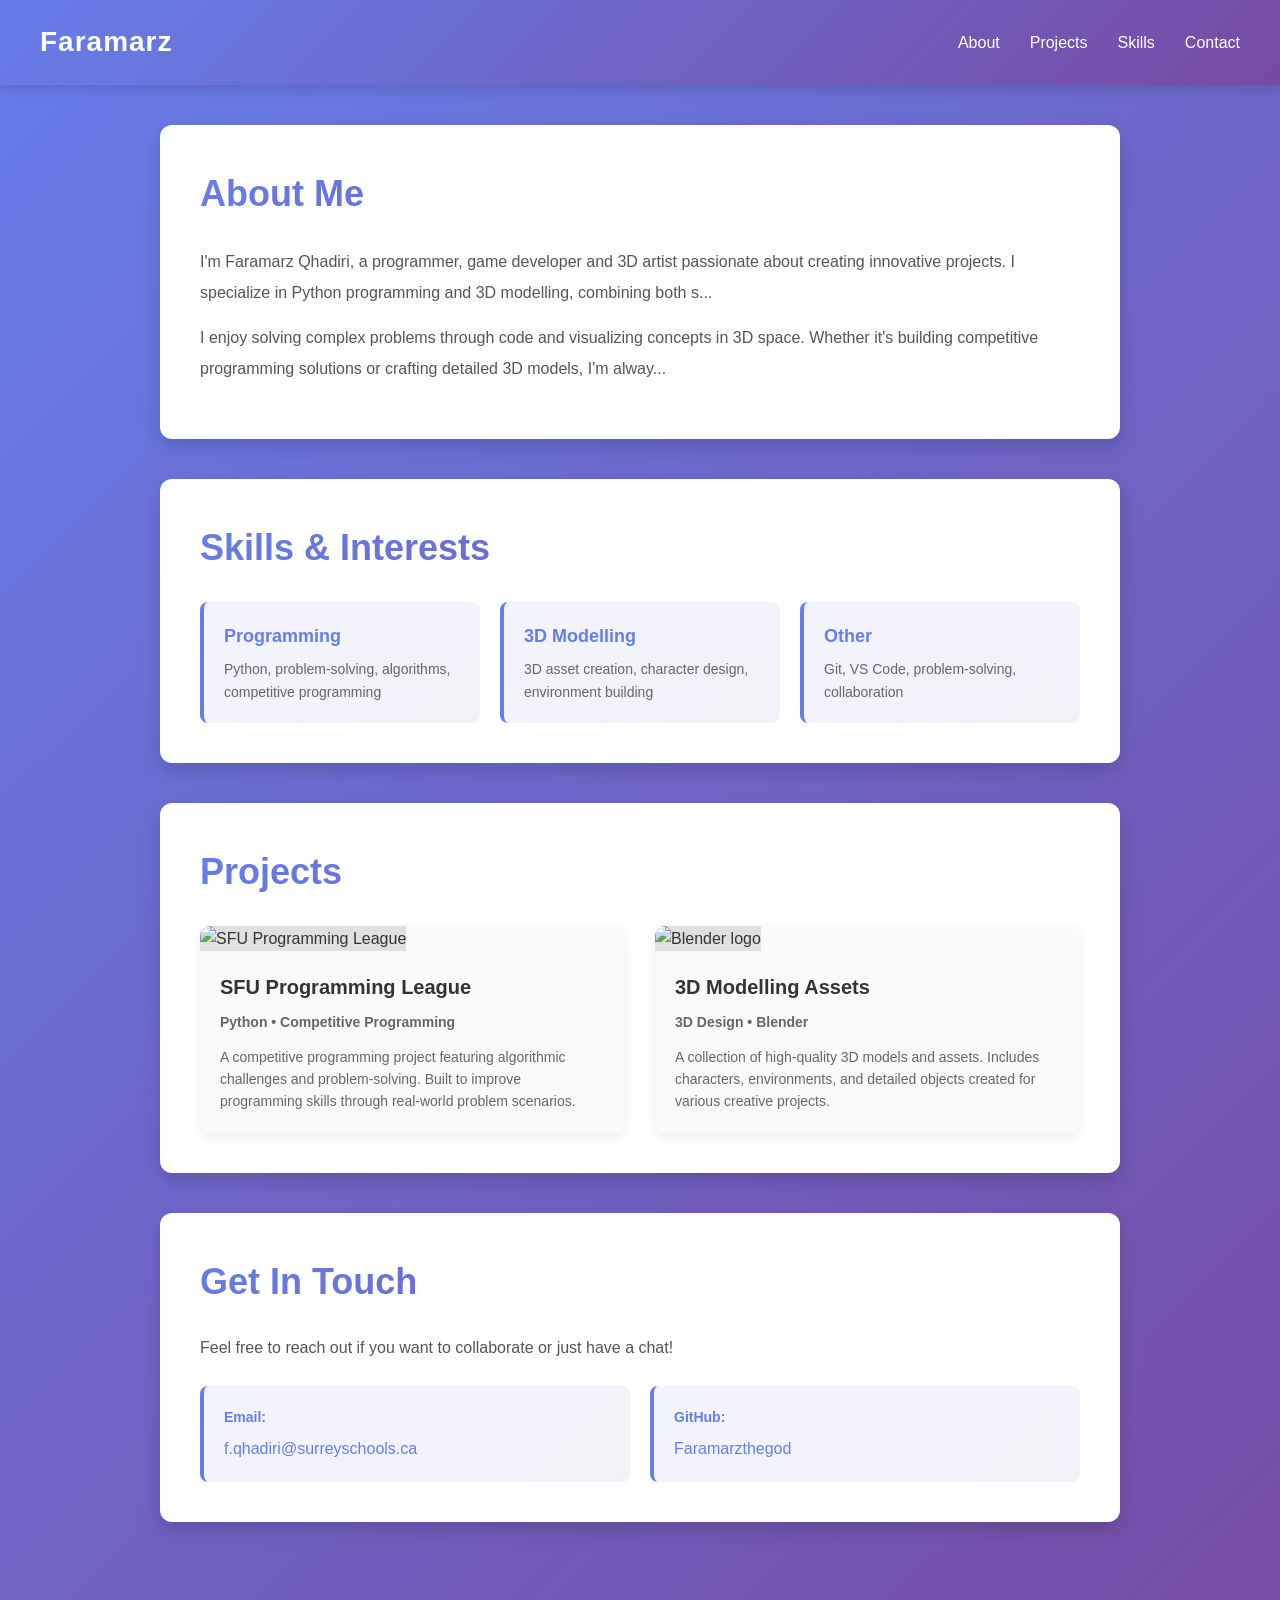
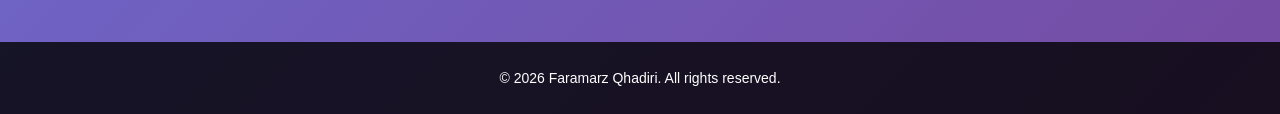
==== index.html @ 41970290 "Move portfolio contents to root and restructure repository" ====
<!DOCTYPE html>
<html lang="en">
<head>
    <meta charset="UTF-8">
    <meta name="viewport" content="width=device-width, initial-scale=1.0">
    <title>Faramarz Qhadiri</title>
    <link rel="stylesheet" href="Styles.css">
</head>
<body>

    <nav class="navbar">
        <h1 class="nav-title">Faramarz</h1>
        <ul class="nav-links">
            <li><a href="#about">About</a></li>
            <li><a href="#projects">Projects</a></li>
            <li><a href="#skills">Skills</a></li>
            <li><a href="#contact">Contact</a></li>
        </ul>
    </nav>

    <main>
        <section id="about" class="about">
            <h2>About Me</h2>
            <p>I'm Faramarz Qhadiri, a programmer, game developer and 3D artist passionate about creating innovative projects. I specialize in Python programming and 3D modelling, combining both s...</p>
            <p>I enjoy solving complex problems through code and visualizing concepts in 3D space. Whether it's building competitive programming solutions or crafting detailed 3D models, I'm alway...</p>
        </section>

        <section id="skills" class="skills">
            <h2>Skills & Interests</h2>
            <div class="skills-container">
                <div class="skill-item">
                    <h3>Programming</h3>
                    <p>Python, problem-solving, algorithms, competitive programming</p>
                </div>
                <div class="skill-item">
                    <h3>3D Modelling</h3>
                    <p>3D asset creation, character design, environment building</p>
                </div>
                <div class="skill-item">
                    <h3>Other</h3>
                    <p>Git, VS Code, problem-solving, collaboration</p>
                </div>
            </div>
        </section>

        <section id="projects" class="projects">
            <h2>Projects</h2>
            <div class="project-list">
                <a href="sfu-programming.html" class="project">
                    <img src="images/sfu coding league/SFU Coding league clickable image.jpg" alt="SFU Programming League">
                    <div class="project-content">
                        <h3>SFU Programming League</h3>
                        <p class="project-type">Python • Competitive Programming</p>
                        <p>A competitive programming project featuring algorithmic challenges and problem-solving. Built to improve programming skills through real-world problem scenarios.</p>
                    </div>
                </a>
                <a href="3d-modelling.html" class="project">
                    <img src="images/blender-logo.png" alt="Blender logo">
                    <div class="project-content">
                        <h3>3D Modelling Assets</h3>
                        <p class="project-type">3D Design • Blender</p>
                        <p>A collection of high-quality 3D models and assets. Includes characters, environments, and detailed objects created for various creative projects.</p>
                    </div>
                </a>
            </div>
        </section>



        <section id="contact" class="contact">
            <h2>Get In Touch</h2>
            <div class="contact-content">
                <p>Feel free to reach out if you want to collaborate or just have a chat!</p>
                <div class="contact-info">
                    <div class="contact-item">
                        <strong>Email:</strong>
                        <a href="mailto:f.qhadiri@surreyschools.ca">f.qhadiri@surreyschools.ca</a>
                    </div>
                    <div class="contact-item">
                        <strong>GitHub:</strong>
                        <a href="https://github.com/Faramarzthegod" target="_blank">Faramarzthegod</a>
                    </div>
                </div>
            </div>
        </section>
    </main>

    <footer>
        <p>&copy; 2026 Faramarz Qhadiri. All rights reserved.</p>
    </footer>

</body>
</html>
---- Styles.css ----
* {
    margin: 0;
    padding: 0;
    box-sizing: border-box;
}

body {
    font-family: 'Segoe UI', Tahoma, Geneva, Verdana, sans-serif;
    background: linear-gradient(135deg, #667eea 0%, #764ba2 100%);
    color: #333;
    line-height: 1.6;
    min-height: 100vh;
}

.navbar {
    background: linear-gradient(135deg, #667eea 0%, #764ba2 100%);
    color: white;
    padding: 20px 40px;
    display: flex;
    justify-content: space-between;
    align-items: center;
    position: sticky;
    top: 0;
    box-shadow: 0 4px 12px rgba(0, 0, 0, 0.15);
    z-index: 100;
}

.nav-title {
    font-size: 28px;
    font-weight: bold;
    letter-spacing: 1px;
}

.nav-links {
    list-style: none;
    display: flex;
    gap: 30px;
}

.nav-links a {
    color: white;
    text-decoration: none;
    font-size: 16px;
    font-weight: 500;
    transition: opacity 0.3s;
}

.nav-links a:hover {
    opacity: 0.8;
}

main {
    max-width: 1000px;
    margin: 0 auto;
    padding: 40px 20px;
}

section {
    margin-bottom: 40px;
    background-color: white;
    padding: 40px;
    border-radius: 12px;
    box-shadow: 0 8px 20px rgba(0, 0, 0, 0.15);
    animation: fadeIn 0.6s ease-in;
}

@keyframes fadeIn {
    from {
        opacity: 0;
        transform: translateY(20px);
    }
    to {
        opacity: 1;
        transform: translateY(0);
    }
}

h2 {
    font-size: 36px;
    margin-bottom: 25px;
    background: linear-gradient(135deg, #667eea 0%, #764ba2 100%);
    -webkit-background-clip: text;
    -webkit-text-fill-color: transparent;
    background-clip: text;
}

h3 {
    color: #667eea;
    margin-bottom: 10px;
}

/* ABOUT SECTION */
.about p {
    font-size: 16px;
    color: #555;
    line-height: 1.9;
    margin-bottom: 15px;
}

/* SKILLS SECTION */
.skills-container {
    display: grid;
    grid-template-columns: repeat(auto-fit, minmax(220px, 1fr));
    gap: 20px;
    margin-top: 20px;
}

.skill-item {
    background: linear-gradient(135deg, #667eea15 0%, #764ba215 100%);
    padding: 20px;
    border-radius: 8px;
    border-left: 4px solid #667eea;
    transition: transform 0.3s, box-shadow 0.3s;
}

.skill-item:hover {
    transform: translateY(-5px);
    box-shadow: 0 6px 15px rgba(102, 126, 234, 0.2);
}

.skill-item h3 {
    font-size: 18px;
    margin-bottom: 8px;
}

.skill-item p {
    font-size: 14px;
    color: #666;
}

/* PROJECTS SECTION */
.project-list {
    display: grid;
    grid-template-columns: repeat(auto-fit, minmax(280px, 1fr));
    gap: 30px;
    margin-top: 20px;
}

.project {
    display: block;
    border: none;
    border-radius: 10px;
    overflow: hidden;
    background-color: #fafafa;
    transition: transform 0.3s, box-shadow 0.3s;
    box-shadow: 0 4px 12px rgba(0, 0, 0, 0.08);
    text-decoration: none;
    color: inherit;
}

.project:hover {
    transform: translateY(-8px);
    box-shadow: 0 12px 25px rgba(102, 126, 234, 0.2);
}

.project img {
    width: 100%;
    height: 200px;
    object-fit: cover;
    background-color: #e0e0e0;
}

.project-content {
    padding: 20px;
}

.project h3 {
    font-size: 20px;
    margin-bottom: 8px;
    color: #333;
}

.project-type {
    font-size: 13px;
    color: #667eea;
    font-weight: 600;
    margin-bottom: 12px;
}

.project p {
    font-size: 14px;
    color: #666;
    line-height: 1.6;
}

/* CONTACT SECTION */
.contact-content {
    margin-top: 15px;
}

.contact-content > p {
    font-size: 16px;
    color: #555;
    margin-bottom: 25px;
}

.contact-info {
    display: grid;
    grid-template-columns: repeat(auto-fit, minmax(250px, 1fr));
    gap: 20px;
}

.contact-item {
    background: linear-gradient(135deg, #667eea15 0%, #764ba215 100%);
    padding: 20px;
    border-radius: 8px;
    border-left: 4px solid #667eea;
}

.contact-item strong {
    display: block;
    color: #667eea;
    margin-bottom: 8px;
    font-size: 14px;
}

.contact-item a {
    color: #667eea;
    text-decoration: none;
    font-weight: 500;
    transition: color 0.3s;
}

.contact-item a:hover {
    color: #764ba2;
    text-decoration: underline;
}

footer {
    background-color: rgba(0, 0, 0, 0.8);
    color: white;
    text-align: center;
    padding: 25px;
    margin-top: 40px;
    font-size: 14px;
}

/* PROJECT DETAIL PAGE */
.project-detail h3 {
    font-size: 22px;
    margin-top: 30px;
    margin-bottom: 15px;
    color: #667eea;
}

.project-detail ul {
    margin-left: 20px;
    margin-bottom: 15px;
}

.project-detail li {
    margin-bottom: 10px;
    color: #555;
    font-size: 15px;
}

.project-meta {
    margin: 20px 0;
    display: flex;
    gap: 10px;
    flex-wrap: wrap;
}

.project-gallery {
    display: grid;
    grid-template-columns: repeat(auto-fit, minmax(300px, 1fr));
    gap: 20px;
    margin-top: 20px;
}

.project-gallery img {
    width: 100%;
    height: auto;
    border-radius: 8px;
    box-shadow: 0 4px 12px rgba(0, 0, 0, 0.1);
}

.project-gallery img.full-width {
    grid-column: 1 / -1;
}

.gallery-category {
    margin-bottom: 40px;
}

.gallery-category h4 {
    font-size: 20px;
    color: #667eea;
    margin-bottom: 15px;
    font-weight: 600;
}

.category-gallery {
    display: grid;
    grid-template-columns: repeat(auto-fit, minmax(300px, 1fr));
    gap: 20px;
}

.category-gallery img {
    width: 100%;
    height: 300px;
    object-fit: cover;
    border-radius: 8px;
    box-shadow: 0 4px 12px rgba(0, 0, 0, 0.1);
    transition: transform 0.3s;
}

.category-gallery img:hover {
    transform: scale(1.05);
}

.play-link {
    display: inline-block;
    margin: 15px 0;
    padding: 12px 25px;
    background: linear-gradient(135deg, #667eea 0%, #764ba2 100%);
    color: white;
    text-decoration: none;
    border-radius: 6px;
    font-weight: 600;
    transition: transform 0.3s, box-shadow 0.3s;
}

.play-link:hover {
    transform: translateY(-2px);
    box-shadow: 0 6px 15px rgba(102, 126, 234, 0.3);
}

/* RESPONSIVE */
@media (max-width: 768px) {
    .navbar {
        flex-direction: column;
        gap: 15px;
        text-align: center;
    }

    .nav-title {
        font-size: 24px;
    }

    .nav-links {
        gap: 15px;
        flex-wrap: wrap;
        justify-content: center;
    }

    main {
        padding: 20px 15px;
    }

    section {
        padding: 25px;
    }

    h2 {
        font-size: 28px;
    }

    .project-list {
        grid-template-columns: 1fr;
    }

    .skills-container {
        grid-template-columns: repeat(auto-fit, minmax(150px, 1fr));
    }
}
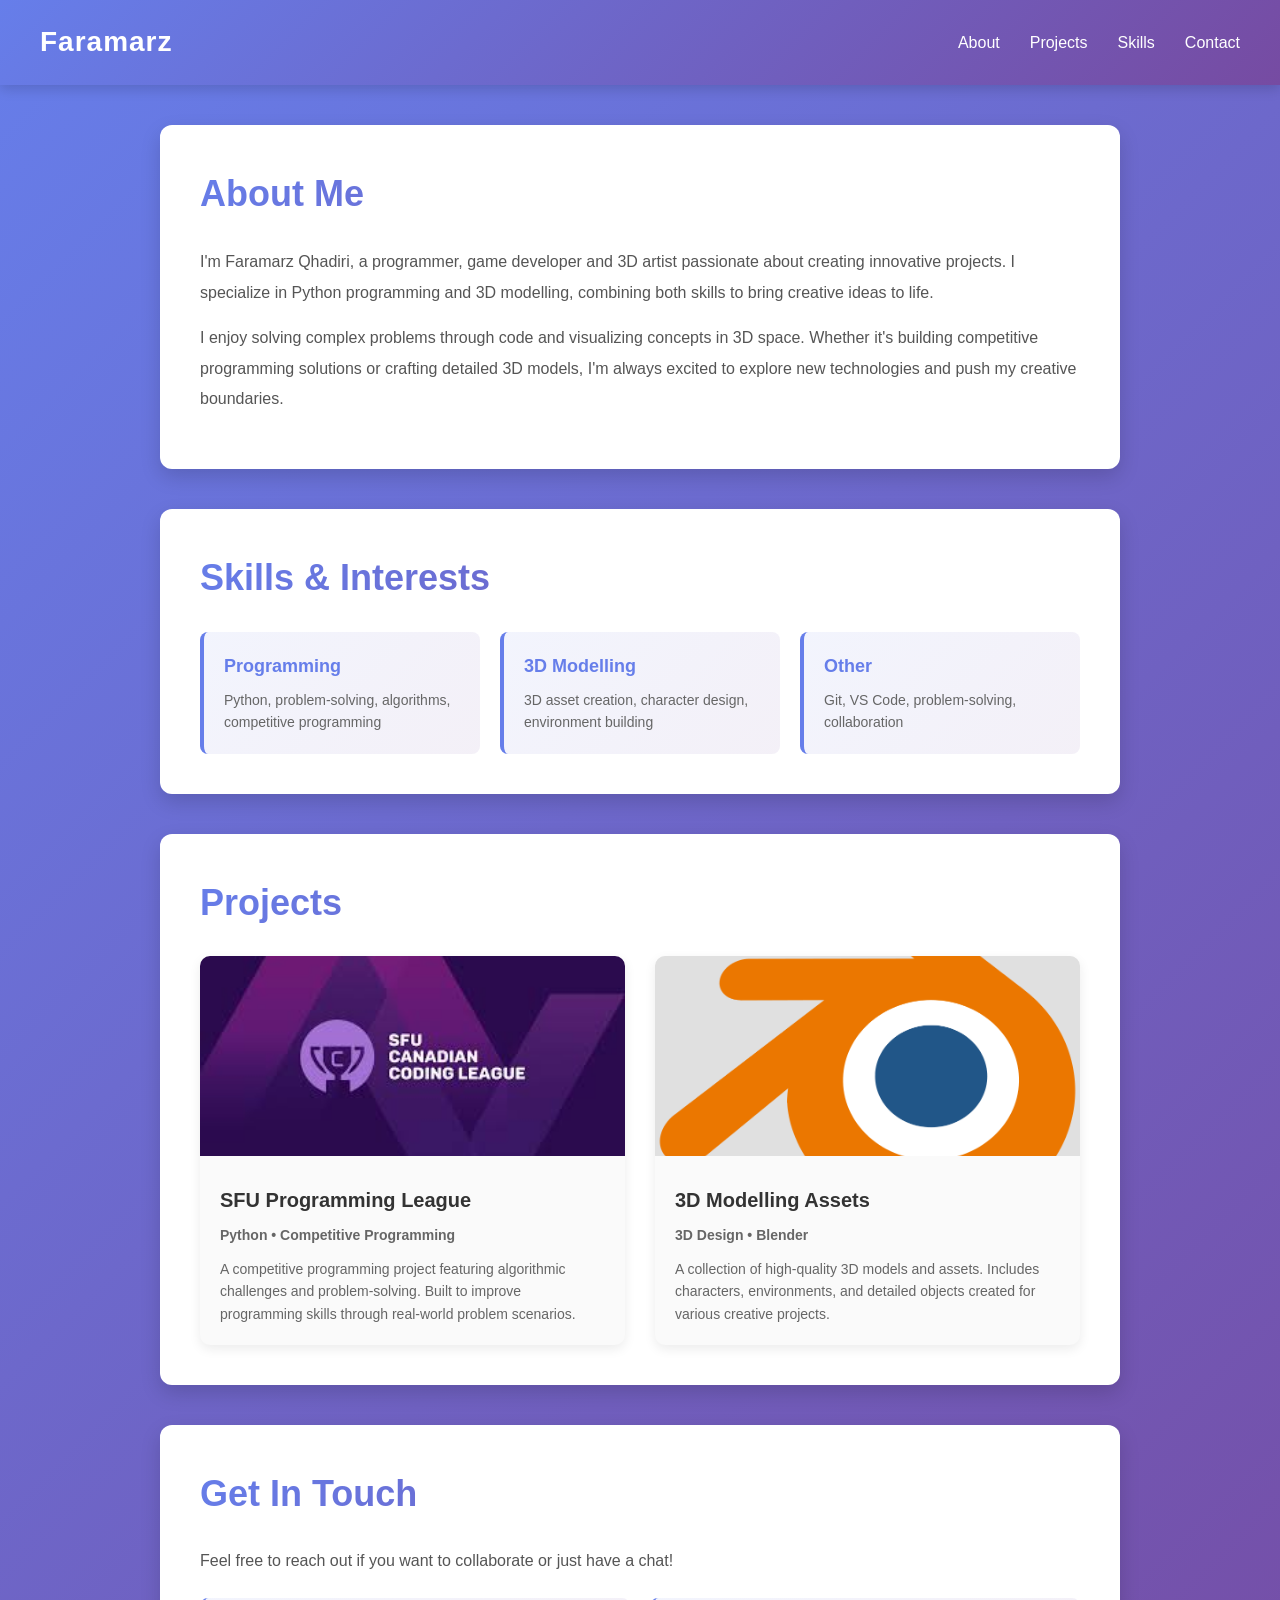
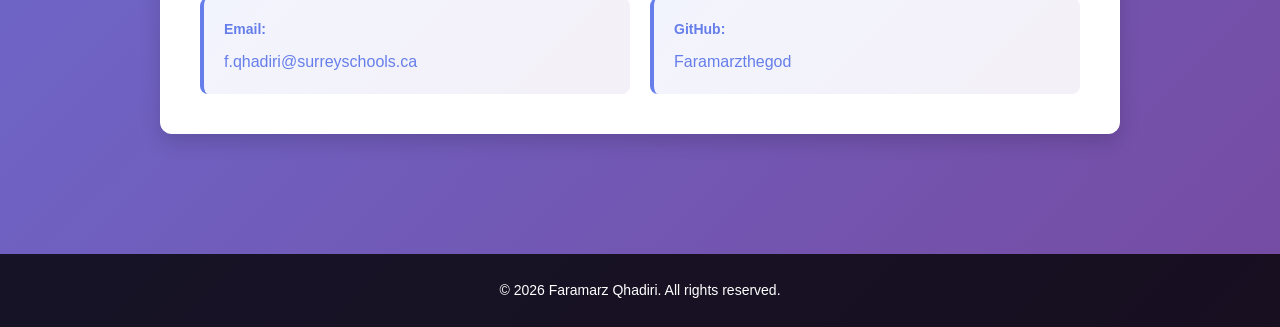
==== commit 8a888e6e: "Add files via upload" ====
--- a/index.html
+++ b/index.html
@@ -1,93 +1,93 @@
-<!DOCTYPE html>
-<html lang="en">
-<head>
-    <meta charset="UTF-8">
-    <meta name="viewport" content="width=device-width, initial-scale=1.0">
-    <title>Faramarz Qhadiri</title>
-    <link rel="stylesheet" href="Styles.css">
-</head>
-<body>
-
-    <nav class="navbar">
-        <h1 class="nav-title">Faramarz</h1>
-        <ul class="nav-links">
-            <li><a href="#about">About</a></li>
-            <li><a href="#projects">Projects</a></li>
-            <li><a href="#skills">Skills</a></li>
-            <li><a href="#contact">Contact</a></li>
-        </ul>
-    </nav>
-
-    <main>
-        <section id="about" class="about">
-            <h2>About Me</h2>
-            <p>I'm Faramarz Qhadiri, a programmer, game developer and 3D artist passionate about creating innovative projects. I specialize in Python programming and 3D modelling, combining both s...</p>
-            <p>I enjoy solving complex problems through code and visualizing concepts in 3D space. Whether it's building competitive programming solutions or crafting detailed 3D models, I'm alway...</p>
-        </section>
-
-        <section id="skills" class="skills">
-            <h2>Skills & Interests</h2>
-            <div class="skills-container">
-                <div class="skill-item">
-                    <h3>Programming</h3>
-                    <p>Python, problem-solving, algorithms, competitive programming</p>
-                </div>
-                <div class="skill-item">
-                    <h3>3D Modelling</h3>
-                    <p>3D asset creation, character design, environment building</p>
-                </div>
-                <div class="skill-item">
-                    <h3>Other</h3>
-                    <p>Git, VS Code, problem-solving, collaboration</p>
-                </div>
-            </div>
-        </section>
-
-        <section id="projects" class="projects">
-            <h2>Projects</h2>
-            <div class="project-list">
-                <a href="sfu-programming.html" class="project">
-                    <img src="images/sfu coding league/SFU Coding league clickable image.jpg" alt="SFU Programming League">
-                    <div class="project-content">
-                        <h3>SFU Programming League</h3>
-                        <p class="project-type">Python • Competitive Programming</p>
-                        <p>A competitive programming project featuring algorithmic challenges and problem-solving. Built to improve programming skills through real-world problem scenarios.</p>
-                    </div>
-                </a>
-                <a href="3d-modelling.html" class="project">
-                    <img src="images/blender-logo.png" alt="Blender logo">
-                    <div class="project-content">
-                        <h3>3D Modelling Assets</h3>
-                        <p class="project-type">3D Design • Blender</p>
-                        <p>A collection of high-quality 3D models and assets. Includes characters, environments, and detailed objects created for various creative projects.</p>
-                    </div>
-                </a>
-            </div>
-        </section>
-
-
-
-        <section id="contact" class="contact">
-            <h2>Get In Touch</h2>
-            <div class="contact-content">
-                <p>Feel free to reach out if you want to collaborate or just have a chat!</p>
-                <div class="contact-info">
-                    <div class="contact-item">
-                        <strong>Email:</strong>
-                        <a href="mailto:f.qhadiri@surreyschools.ca">f.qhadiri@surreyschools.ca</a>
-                    </div>
-                    <div class="contact-item">
-                        <strong>GitHub:</strong>
-                        <a href="https://github.com/Faramarzthegod" target="_blank">Faramarzthegod</a>
-                    </div>
-                </div>
-            </div>
-        </section>
-    </main>
-
-    <footer>
-        <p>&copy; 2026 Faramarz Qhadiri. All rights reserved.</p>
-    </footer>
-
-</body>
+<!DOCTYPE html>
+<html lang="en">
+<head>
+    <meta charset="UTF-8">
+    <meta name="viewport" content="width=device-width, initial-scale=1.0">
+    <title>Faramarz Qhadiri</title>
+    <link rel="stylesheet" href="Styles.css">
+</head>
+<body>
+
+    <nav class="navbar">
+        <h1 class="nav-title">Faramarz</h1>
+        <ul class="nav-links">
+            <li><a href="#about">About</a></li>
+            <li><a href="#projects">Projects</a></li>
+            <li><a href="#skills">Skills</a></li>
+            <li><a href="#contact">Contact</a></li>
+        </ul>
+    </nav>
+
+    <main>
+        <section id="about" class="about">
+            <h2>About Me</h2>
+            <p>I'm Faramarz Qhadiri, a programmer, game developer and 3D artist passionate about creating innovative projects. I specialize in Python programming and 3D modelling, combining both skills to bring creative ideas to life.</p>
+            <p>I enjoy solving complex problems through code and visualizing concepts in 3D space. Whether it's building competitive programming solutions or crafting detailed 3D models, I'm always excited to explore new technologies and push my creative boundaries.</p>
+        </section>
+
+        <section id="skills" class="skills">
+            <h2>Skills & Interests</h2>
+            <div class="skills-container">
+                <div class="skill-item">
+                    <h3>Programming</h3>
+                    <p>Python, problem-solving, algorithms, competitive programming</p>
+                </div>
+                <div class="skill-item">
+                    <h3>3D Modelling</h3>
+                    <p>3D asset creation, character design, environment building</p>
+                </div>
+                <div class="skill-item">
+                    <h3>Other</h3>
+                    <p>Git, VS Code, problem-solving, collaboration</p>
+                </div>
+            </div>
+        </section>
+
+        <section id="projects" class="projects">
+            <h2>Projects</h2>
+            <div class="project-list">
+                <a href="sfu-programming.html" class="project">
+                    <img src="images/sfu coding league/SFU Coding league clickable image.jpg" alt="SFU Programming League">
+                    <div class="project-content">
+                        <h3>SFU Programming League</h3>
+                        <p class="project-type">Python • Competitive Programming</p>
+                        <p>A competitive programming project featuring algorithmic challenges and problem-solving. Built to improve programming skills through real-world problem scenarios.</p>
+                    </div>
+                </a>
+                <a href="3d-modelling.html" class="project">
+                    <img src="images/blender-logo.png" alt="Blender logo">
+                    <div class="project-content">
+                        <h3>3D Modelling Assets</h3>
+                        <p class="project-type">3D Design • Blender</p>
+                        <p>A collection of high-quality 3D models and assets. Includes characters, environments, and detailed objects created for various creative projects.</p>
+                    </div>
+                </a>
+            </div>
+        </section>
+
+
+
+        <section id="contact" class="contact">
+            <h2>Get In Touch</h2>
+            <div class="contact-content">
+                <p>Feel free to reach out if you want to collaborate or just have a chat!</p>
+                <div class="contact-info">
+                    <div class="contact-item">
+                        <strong>Email:</strong>
+                        <a href="mailto:f.qhadiri@surreyschools.ca">f.qhadiri@surreyschools.ca</a>
+                    </div>
+                    <div class="contact-item">
+                        <strong>GitHub:</strong>
+                        <a href="https://github.com/Faramarzthegod" target="_blank">Faramarzthegod</a>
+                    </div>
+                </div>
+            </div>
+        </section>
+    </main>
+
+    <footer>
+        <p>&copy; 2026 Faramarz Qhadiri. All rights reserved.</p>
+    </footer>
+
+</body>
 </html>
--- a/Styles.css
+++ b/Styles.css
@@ -1,366 +1,366 @@
-* {
-    margin: 0;
-    padding: 0;
-    box-sizing: border-box;
-}
-
-body {
-    font-family: 'Segoe UI', Tahoma, Geneva, Verdana, sans-serif;
-    background: linear-gradient(135deg, #667eea 0%, #764ba2 100%);
-    color: #333;
-    line-height: 1.6;
-    min-height: 100vh;
-}
-
-.navbar {
-    background: linear-gradient(135deg, #667eea 0%, #764ba2 100%);
-    color: white;
-    padding: 20px 40px;
-    display: flex;
-    justify-content: space-between;
-    align-items: center;
-    position: sticky;
-    top: 0;
-    box-shadow: 0 4px 12px rgba(0, 0, 0, 0.15);
-    z-index: 100;
-}
-
-.nav-title {
-    font-size: 28px;
-    font-weight: bold;
-    letter-spacing: 1px;
-}
-
-.nav-links {
-    list-style: none;
-    display: flex;
-    gap: 30px;
-}
-
-.nav-links a {
-    color: white;
-    text-decoration: none;
-    font-size: 16px;
-    font-weight: 500;
-    transition: opacity 0.3s;
-}
-
-.nav-links a:hover {
-    opacity: 0.8;
-}
-
-main {
-    max-width: 1000px;
-    margin: 0 auto;
-    padding: 40px 20px;
-}
-
-section {
-    margin-bottom: 40px;
-    background-color: white;
-    padding: 40px;
-    border-radius: 12px;
-    box-shadow: 0 8px 20px rgba(0, 0, 0, 0.15);
-    animation: fadeIn 0.6s ease-in;
-}
-
-@keyframes fadeIn {
-    from {
-        opacity: 0;
-        transform: translateY(20px);
-    }
-    to {
-        opacity: 1;
-        transform: translateY(0);
-    }
-}
-
-h2 {
-    font-size: 36px;
-    margin-bottom: 25px;
-    background: linear-gradient(135deg, #667eea 0%, #764ba2 100%);
-    -webkit-background-clip: text;
-    -webkit-text-fill-color: transparent;
-    background-clip: text;
-}
-
-h3 {
-    color: #667eea;
-    margin-bottom: 10px;
-}
-
-/* ABOUT SECTION */
-.about p {
-    font-size: 16px;
-    color: #555;
-    line-height: 1.9;
-    margin-bottom: 15px;
-}
-
-/* SKILLS SECTION */
-.skills-container {
-    display: grid;
-    grid-template-columns: repeat(auto-fit, minmax(220px, 1fr));
-    gap: 20px;
-    margin-top: 20px;
-}
-
-.skill-item {
-    background: linear-gradient(135deg, #667eea15 0%, #764ba215 100%);
-    padding: 20px;
-    border-radius: 8px;
-    border-left: 4px solid #667eea;
-    transition: transform 0.3s, box-shadow 0.3s;
-}
-
-.skill-item:hover {
-    transform: translateY(-5px);
-    box-shadow: 0 6px 15px rgba(102, 126, 234, 0.2);
-}
-
-.skill-item h3 {
-    font-size: 18px;
-    margin-bottom: 8px;
-}
-
-.skill-item p {
-    font-size: 14px;
-    color: #666;
-}
-
-/* PROJECTS SECTION */
-.project-list {
-    display: grid;
-    grid-template-columns: repeat(auto-fit, minmax(280px, 1fr));
-    gap: 30px;
-    margin-top: 20px;
-}
-
-.project {
-    display: block;
-    border: none;
-    border-radius: 10px;
-    overflow: hidden;
-    background-color: #fafafa;
-    transition: transform 0.3s, box-shadow 0.3s;
-    box-shadow: 0 4px 12px rgba(0, 0, 0, 0.08);
-    text-decoration: none;
-    color: inherit;
-}
-
-.project:hover {
-    transform: translateY(-8px);
-    box-shadow: 0 12px 25px rgba(102, 126, 234, 0.2);
-}
-
-.project img {
-    width: 100%;
-    height: 200px;
-    object-fit: cover;
-    background-color: #e0e0e0;
-}
-
-.project-content {
-    padding: 20px;
-}
-
-.project h3 {
-    font-size: 20px;
-    margin-bottom: 8px;
-    color: #333;
-}
-
-.project-type {
-    font-size: 13px;
-    color: #667eea;
-    font-weight: 600;
-    margin-bottom: 12px;
-}
-
-.project p {
-    font-size: 14px;
-    color: #666;
-    line-height: 1.6;
-}
-
-/* CONTACT SECTION */
-.contact-content {
-    margin-top: 15px;
-}
-
-.contact-content > p {
-    font-size: 16px;
-    color: #555;
-    margin-bottom: 25px;
-}
-
-.contact-info {
-    display: grid;
-    grid-template-columns: repeat(auto-fit, minmax(250px, 1fr));
-    gap: 20px;
-}
-
-.contact-item {
-    background: linear-gradient(135deg, #667eea15 0%, #764ba215 100%);
-    padding: 20px;
-    border-radius: 8px;
-    border-left: 4px solid #667eea;
-}
-
-.contact-item strong {
-    display: block;
-    color: #667eea;
-    margin-bottom: 8px;
-    font-size: 14px;
-}
-
-.contact-item a {
-    color: #667eea;
-    text-decoration: none;
-    font-weight: 500;
-    transition: color 0.3s;
-}
-
-.contact-item a:hover {
-    color: #764ba2;
-    text-decoration: underline;
-}
-
-footer {
-    background-color: rgba(0, 0, 0, 0.8);
-    color: white;
-    text-align: center;
-    padding: 25px;
-    margin-top: 40px;
-    font-size: 14px;
-}
-
-/* PROJECT DETAIL PAGE */
-.project-detail h3 {
-    font-size: 22px;
-    margin-top: 30px;
-    margin-bottom: 15px;
-    color: #667eea;
-}
-
-.project-detail ul {
-    margin-left: 20px;
-    margin-bottom: 15px;
-}
-
-.project-detail li {
-    margin-bottom: 10px;
-    color: #555;
-    font-size: 15px;
-}
-
-.project-meta {
-    margin: 20px 0;
-    display: flex;
-    gap: 10px;
-    flex-wrap: wrap;
-}
-
-.project-gallery {
-    display: grid;
-    grid-template-columns: repeat(auto-fit, minmax(300px, 1fr));
-    gap: 20px;
-    margin-top: 20px;
-}
-
-.project-gallery img {
-    width: 100%;
-    height: auto;
-    border-radius: 8px;
-    box-shadow: 0 4px 12px rgba(0, 0, 0, 0.1);
-}
-
-.project-gallery img.full-width {
-    grid-column: 1 / -1;
-}
-
-.gallery-category {
-    margin-bottom: 40px;
-}
-
-.gallery-category h4 {
-    font-size: 20px;
-    color: #667eea;
-    margin-bottom: 15px;
-    font-weight: 600;
-}
-
-.category-gallery {
-    display: grid;
-    grid-template-columns: repeat(auto-fit, minmax(300px, 1fr));
-    gap: 20px;
-}
-
-.category-gallery img {
-    width: 100%;
-    height: 300px;
-    object-fit: cover;
-    border-radius: 8px;
-    box-shadow: 0 4px 12px rgba(0, 0, 0, 0.1);
-    transition: transform 0.3s;
-}
-
-.category-gallery img:hover {
-    transform: scale(1.05);
-}
-
-.play-link {
-    display: inline-block;
-    margin: 15px 0;
-    padding: 12px 25px;
-    background: linear-gradient(135deg, #667eea 0%, #764ba2 100%);
-    color: white;
-    text-decoration: none;
-    border-radius: 6px;
-    font-weight: 600;
-    transition: transform 0.3s, box-shadow 0.3s;
-}
-
-.play-link:hover {
-    transform: translateY(-2px);
-    box-shadow: 0 6px 15px rgba(102, 126, 234, 0.3);
-}
-
-/* RESPONSIVE */
-@media (max-width: 768px) {
-    .navbar {
-        flex-direction: column;
-        gap: 15px;
-        text-align: center;
-    }
-
-    .nav-title {
-        font-size: 24px;
-    }
-
-    .nav-links {
-        gap: 15px;
-        flex-wrap: wrap;
-        justify-content: center;
-    }
-
-    main {
-        padding: 20px 15px;
-    }
-
-    section {
-        padding: 25px;
-    }
-
-    h2 {
-        font-size: 28px;
-    }
-
-    .project-list {
-        grid-template-columns: 1fr;
-    }
-
-    .skills-container {
-        grid-template-columns: repeat(auto-fit, minmax(150px, 1fr));
-    }
-}+* {
+    margin: 0;
+    padding: 0;
+    box-sizing: border-box;
+}
+
+body {
+    font-family: 'Segoe UI', Tahoma, Geneva, Verdana, sans-serif;
+    background: linear-gradient(135deg, #667eea 0%, #764ba2 100%);
+    color: #333;
+    line-height: 1.6;
+    min-height: 100vh;
+}
+
+.navbar {
+    background: linear-gradient(135deg, #667eea 0%, #764ba2 100%);
+    color: white;
+    padding: 20px 40px;
+    display: flex;
+    justify-content: space-between;
+    align-items: center;
+    position: sticky;
+    top: 0;
+    box-shadow: 0 4px 12px rgba(0, 0, 0, 0.15);
+    z-index: 100;
+}
+
+.nav-title {
+    font-size: 28px;
+    font-weight: bold;
+    letter-spacing: 1px;
+}
+
+.nav-links {
+    list-style: none;
+    display: flex;
+    gap: 30px;
+}
+
+.nav-links a {
+    color: white;
+    text-decoration: none;
+    font-size: 16px;
+    font-weight: 500;
+    transition: opacity 0.3s;
+}
+
+.nav-links a:hover {
+    opacity: 0.8;
+}
+
+main {
+    max-width: 1000px;
+    margin: 0 auto;
+    padding: 40px 20px;
+}
+
+section {
+    margin-bottom: 40px;
+    background-color: white;
+    padding: 40px;
+    border-radius: 12px;
+    box-shadow: 0 8px 20px rgba(0, 0, 0, 0.15);
+    animation: fadeIn 0.6s ease-in;
+}
+
+@keyframes fadeIn {
+    from {
+        opacity: 0;
+        transform: translateY(20px);
+    }
+    to {
+        opacity: 1;
+        transform: translateY(0);
+    }
+}
+
+h2 {
+    font-size: 36px;
+    margin-bottom: 25px;
+    background: linear-gradient(135deg, #667eea 0%, #764ba2 100%);
+    -webkit-background-clip: text;
+    -webkit-text-fill-color: transparent;
+    background-clip: text;
+}
+
+h3 {
+    color: #667eea;
+    margin-bottom: 10px;
+}
+
+/* ABOUT SECTION */
+.about p {
+    font-size: 16px;
+    color: #555;
+    line-height: 1.9;
+    margin-bottom: 15px;
+}
+
+/* SKILLS SECTION */
+.skills-container {
+    display: grid;
+    grid-template-columns: repeat(auto-fit, minmax(220px, 1fr));
+    gap: 20px;
+    margin-top: 20px;
+}
+
+.skill-item {
+    background: linear-gradient(135deg, #667eea15 0%, #764ba215 100%);
+    padding: 20px;
+    border-radius: 8px;
+    border-left: 4px solid #667eea;
+    transition: transform 0.3s, box-shadow 0.3s;
+}
+
+.skill-item:hover {
+    transform: translateY(-5px);
+    box-shadow: 0 6px 15px rgba(102, 126, 234, 0.2);
+}
+
+.skill-item h3 {
+    font-size: 18px;
+    margin-bottom: 8px;
+}
+
+.skill-item p {
+    font-size: 14px;
+    color: #666;
+}
+
+/* PROJECTS SECTION */
+.project-list {
+    display: grid;
+    grid-template-columns: repeat(auto-fit, minmax(280px, 1fr));
+    gap: 30px;
+    margin-top: 20px;
+}
+
+.project {
+    display: block;
+    border: none;
+    border-radius: 10px;
+    overflow: hidden;
+    background-color: #fafafa;
+    transition: transform 0.3s, box-shadow 0.3s;
+    box-shadow: 0 4px 12px rgba(0, 0, 0, 0.08);
+    text-decoration: none;
+    color: inherit;
+}
+
+.project:hover {
+    transform: translateY(-8px);
+    box-shadow: 0 12px 25px rgba(102, 126, 234, 0.2);
+}
+
+.project img {
+    width: 100%;
+    height: 200px;
+    object-fit: cover;
+    background-color: #e0e0e0;
+}
+
+.project-content {
+    padding: 20px;
+}
+
+.project h3 {
+    font-size: 20px;
+    margin-bottom: 8px;
+    color: #333;
+}
+
+.project-type {
+    font-size: 13px;
+    color: #667eea;
+    font-weight: 600;
+    margin-bottom: 12px;
+}
+
+.project p {
+    font-size: 14px;
+    color: #666;
+    line-height: 1.6;
+}
+
+/* CONTACT SECTION */
+.contact-content {
+    margin-top: 15px;
+}
+
+.contact-content > p {
+    font-size: 16px;
+    color: #555;
+    margin-bottom: 25px;
+}
+
+.contact-info {
+    display: grid;
+    grid-template-columns: repeat(auto-fit, minmax(250px, 1fr));
+    gap: 20px;
+}
+
+.contact-item {
+    background: linear-gradient(135deg, #667eea15 0%, #764ba215 100%);
+    padding: 20px;
+    border-radius: 8px;
+    border-left: 4px solid #667eea;
+}
+
+.contact-item strong {
+    display: block;
+    color: #667eea;
+    margin-bottom: 8px;
+    font-size: 14px;
+}
+
+.contact-item a {
+    color: #667eea;
+    text-decoration: none;
+    font-weight: 500;
+    transition: color 0.3s;
+}
+
+.contact-item a:hover {
+    color: #764ba2;
+    text-decoration: underline;
+}
+
+footer {
+    background-color: rgba(0, 0, 0, 0.8);
+    color: white;
+    text-align: center;
+    padding: 25px;
+    margin-top: 40px;
+    font-size: 14px;
+}
+
+/* PROJECT DETAIL PAGE */
+.project-detail h3 {
+    font-size: 22px;
+    margin-top: 30px;
+    margin-bottom: 15px;
+    color: #667eea;
+}
+
+.project-detail ul {
+    margin-left: 20px;
+    margin-bottom: 15px;
+}
+
+.project-detail li {
+    margin-bottom: 10px;
+    color: #555;
+    font-size: 15px;
+}
+
+.project-meta {
+    margin: 20px 0;
+    display: flex;
+    gap: 10px;
+    flex-wrap: wrap;
+}
+
+.project-gallery {
+    display: grid;
+    grid-template-columns: repeat(auto-fit, minmax(300px, 1fr));
+    gap: 20px;
+    margin-top: 20px;
+}
+
+.project-gallery img {
+    width: 100%;
+    height: auto;
+    border-radius: 8px;
+    box-shadow: 0 4px 12px rgba(0, 0, 0, 0.1);
+}
+
+.project-gallery img.full-width {
+    grid-column: 1 / -1;
+}
+
+.gallery-category {
+    margin-bottom: 40px;
+}
+
+.gallery-category h4 {
+    font-size: 20px;
+    color: #667eea;
+    margin-bottom: 15px;
+    font-weight: 600;
+}
+
+.category-gallery {
+    display: grid;
+    grid-template-columns: repeat(auto-fit, minmax(300px, 1fr));
+    gap: 20px;
+}
+
+.category-gallery img {
+    width: 100%;
+    height: 300px;
+    object-fit: cover;
+    border-radius: 8px;
+    box-shadow: 0 4px 12px rgba(0, 0, 0, 0.1);
+    transition: transform 0.3s;
+}
+
+.category-gallery img:hover {
+    transform: scale(1.05);
+}
+
+.play-link {
+    display: inline-block;
+    margin: 15px 0;
+    padding: 12px 25px;
+    background: linear-gradient(135deg, #667eea 0%, #764ba2 100%);
+    color: white;
+    text-decoration: none;
+    border-radius: 6px;
+    font-weight: 600;
+    transition: transform 0.3s, box-shadow 0.3s;
+}
+
+.play-link:hover {
+    transform: translateY(-2px);
+    box-shadow: 0 6px 15px rgba(102, 126, 234, 0.3);
+}
+
+/* RESPONSIVE */
+@media (max-width: 768px) {
+    .navbar {
+        flex-direction: column;
+        gap: 15px;
+        text-align: center;
+    }
+
+    .nav-title {
+        font-size: 24px;
+    }
+
+    .nav-links {
+        gap: 15px;
+        flex-wrap: wrap;
+        justify-content: center;
+    }
+
+    main {
+        padding: 20px 15px;
+    }
+
+    section {
+        padding: 25px;
+    }
+
+    h2 {
+        font-size: 28px;
+    }
+
+    .project-list {
+        grid-template-columns: 1fr;
+    }
+
+    .skills-container {
+        grid-template-columns: repeat(auto-fit, minmax(150px, 1fr));
+    }
+}
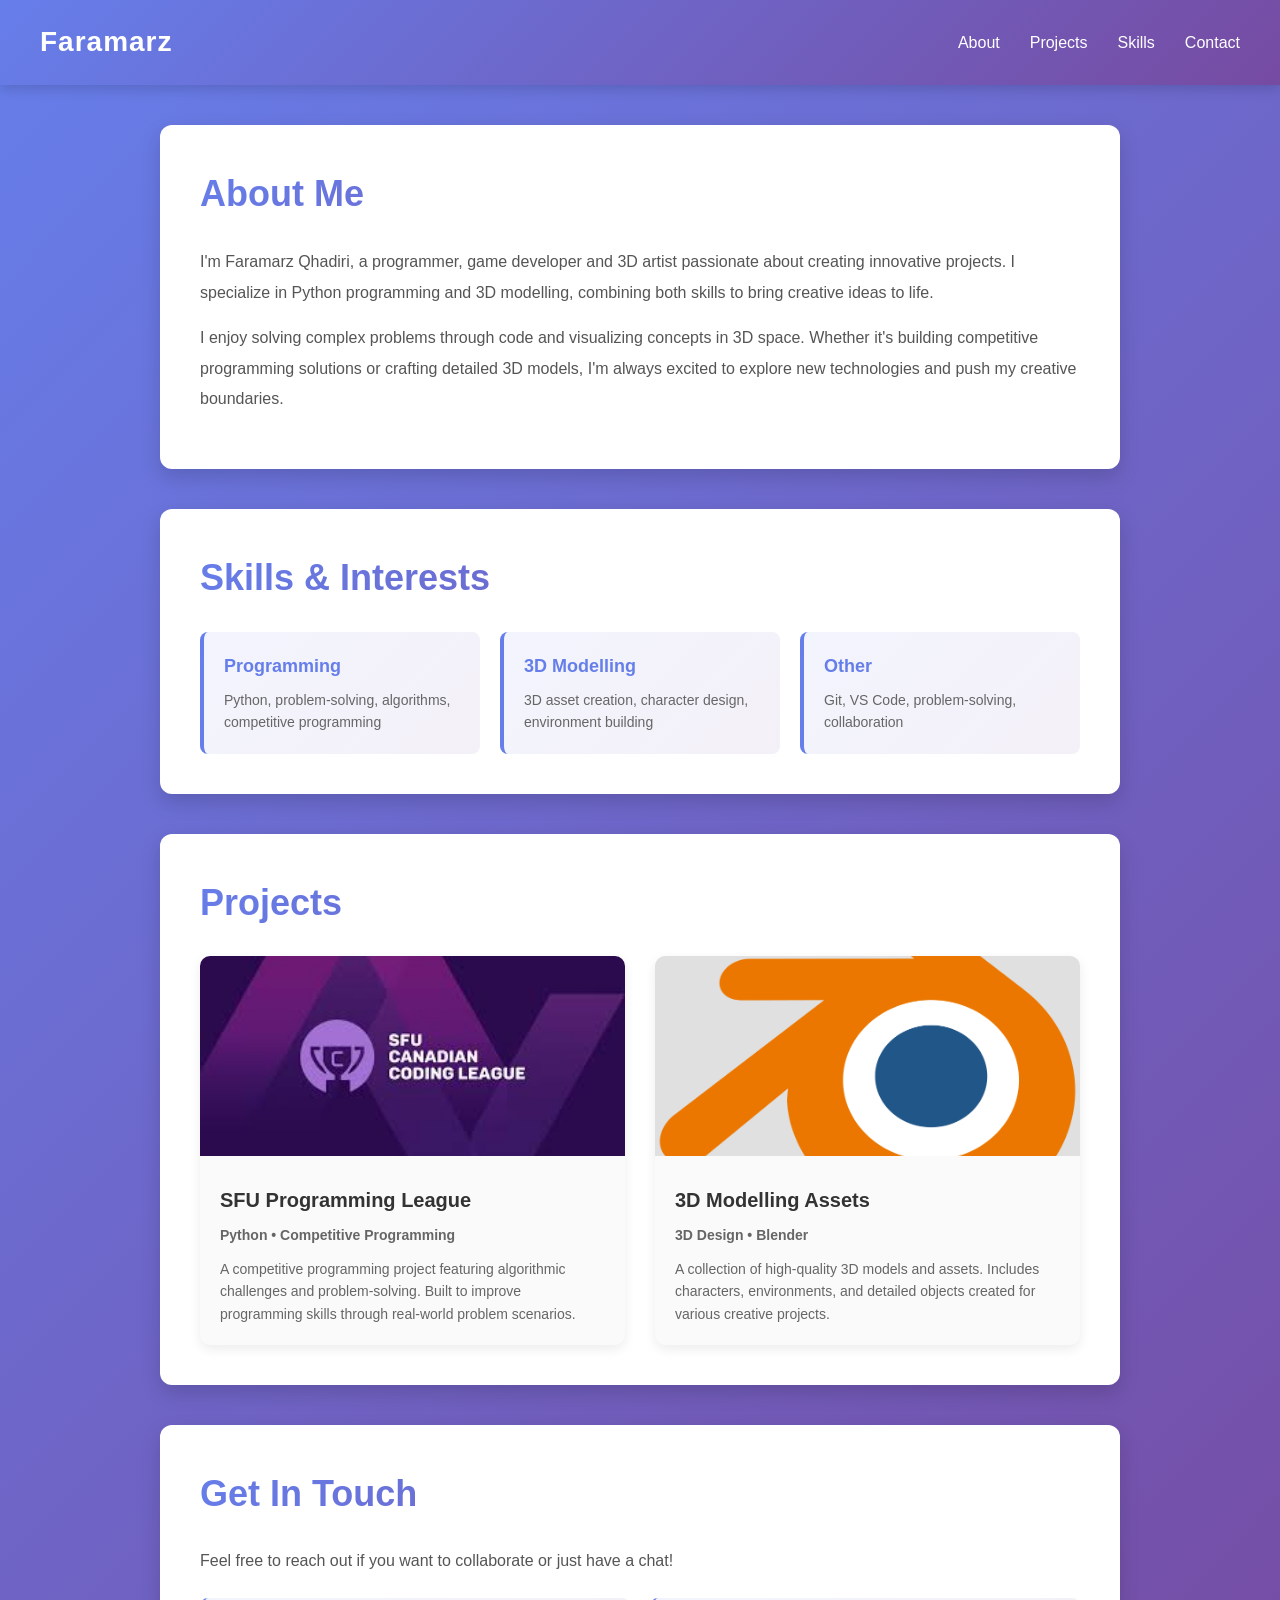
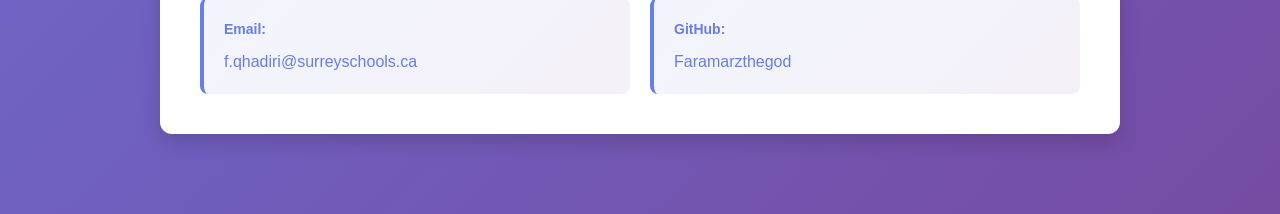
==== commit 7b705caa: "Fix HTML formatting and structure" ====
--- a/index.html
+++ b/index.html
@@ -84,10 +84,5 @@
             </div>
         </section>
     </main>
-
-    <footer>
-        <p>&copy; 2026 Faramarz Qhadiri. All rights reserved.</p>
-    </footer>
-
 </body>
-</html>+</html>
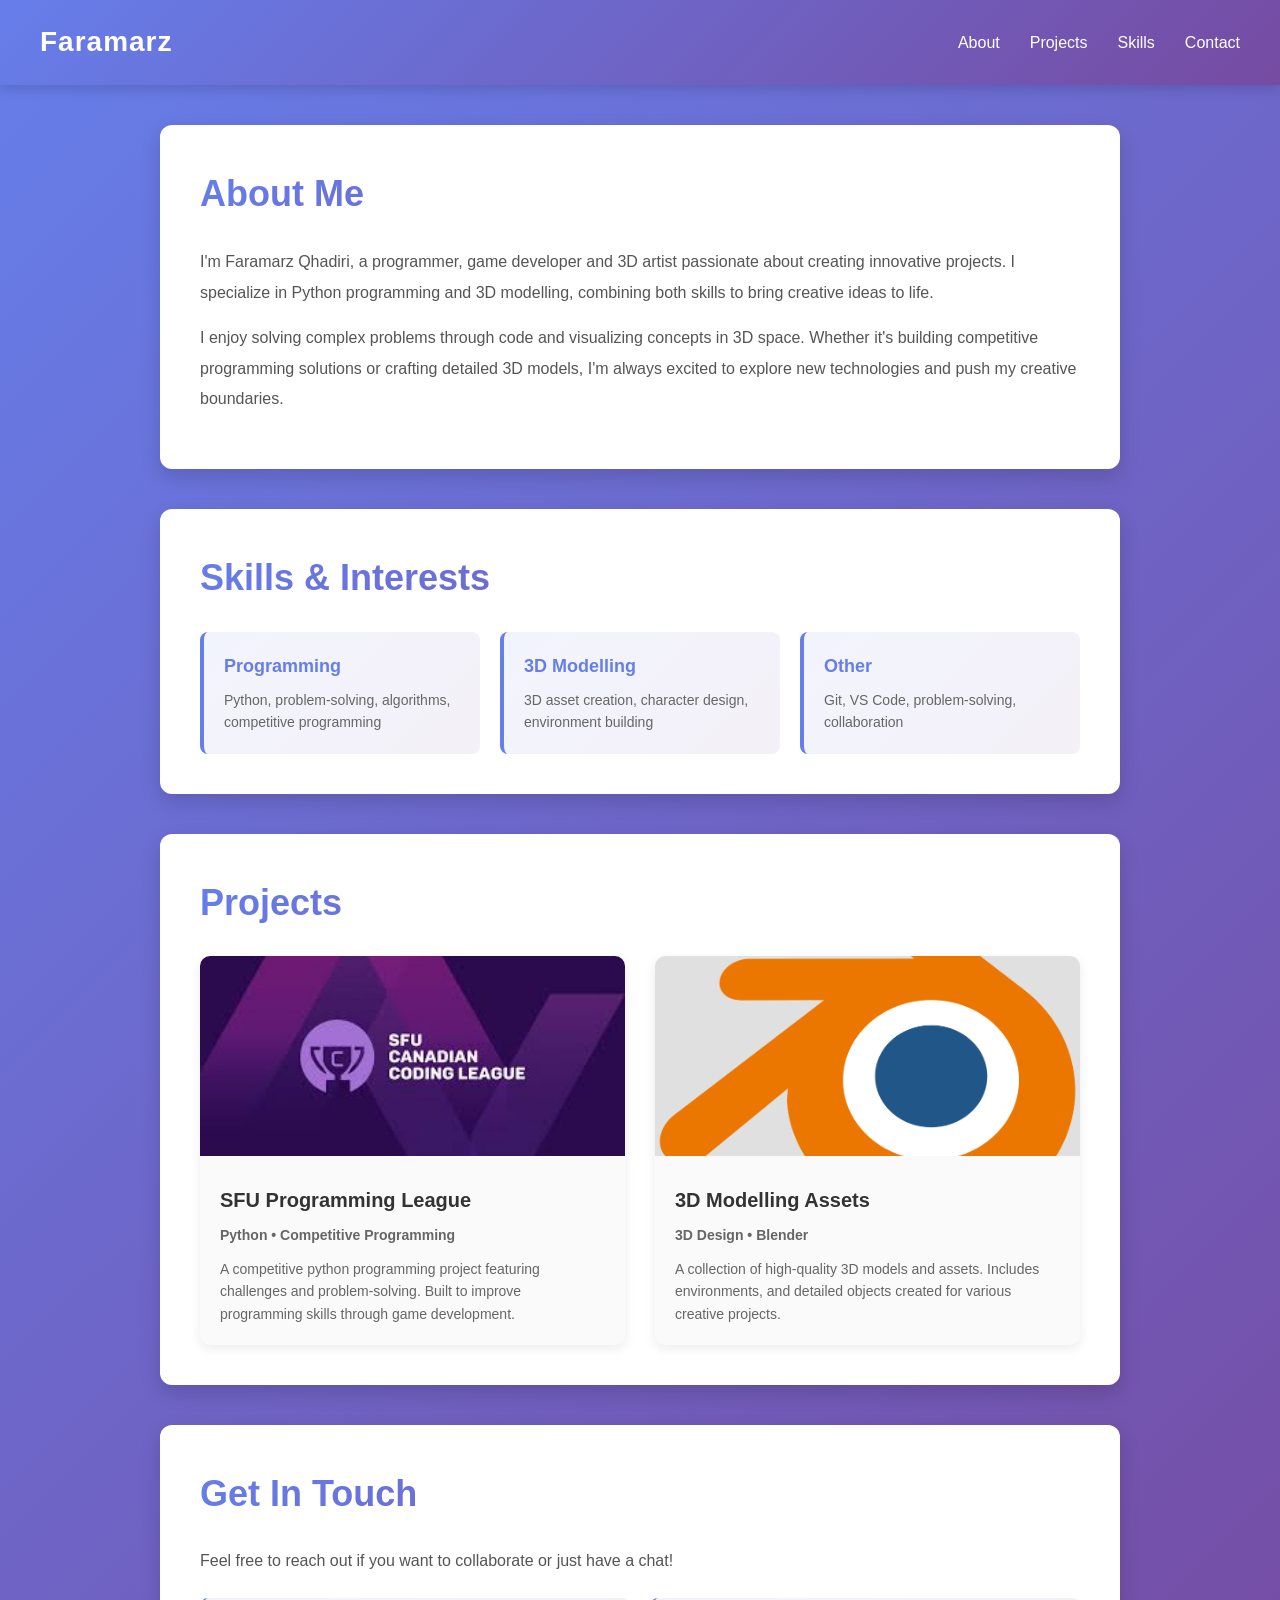
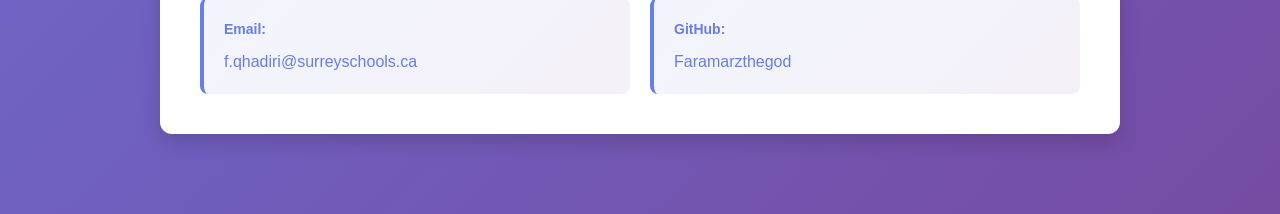
==== commit 7c1a81c4: "Refine project details and content in index.html Updated project descriptions and improved content c" ====
--- a/index.html
+++ b/index.html
@@ -51,7 +51,7 @@
                     <div class="project-content">
                         <h3>SFU Programming League</h3>
                         <p class="project-type">Python • Competitive Programming</p>
-                        <p>A competitive programming project featuring algorithmic challenges and problem-solving. Built to improve programming skills through real-world problem scenarios.</p>
+                        <p>A competitive python programming project featuring challenges and problem-solving. Built to improve programming skills through game development.</p>
                     </div>
                 </a>
                 <a href="3d-modelling.html" class="project">
@@ -59,7 +59,7 @@
                     <div class="project-content">
                         <h3>3D Modelling Assets</h3>
                         <p class="project-type">3D Design • Blender</p>
-                        <p>A collection of high-quality 3D models and assets. Includes characters, environments, and detailed objects created for various creative projects.</p>
+                        <p>A collection of high-quality 3D models and assets. Includes environments, and detailed objects created for various creative projects.</p>
                     </div>
                 </a>
             </div>
